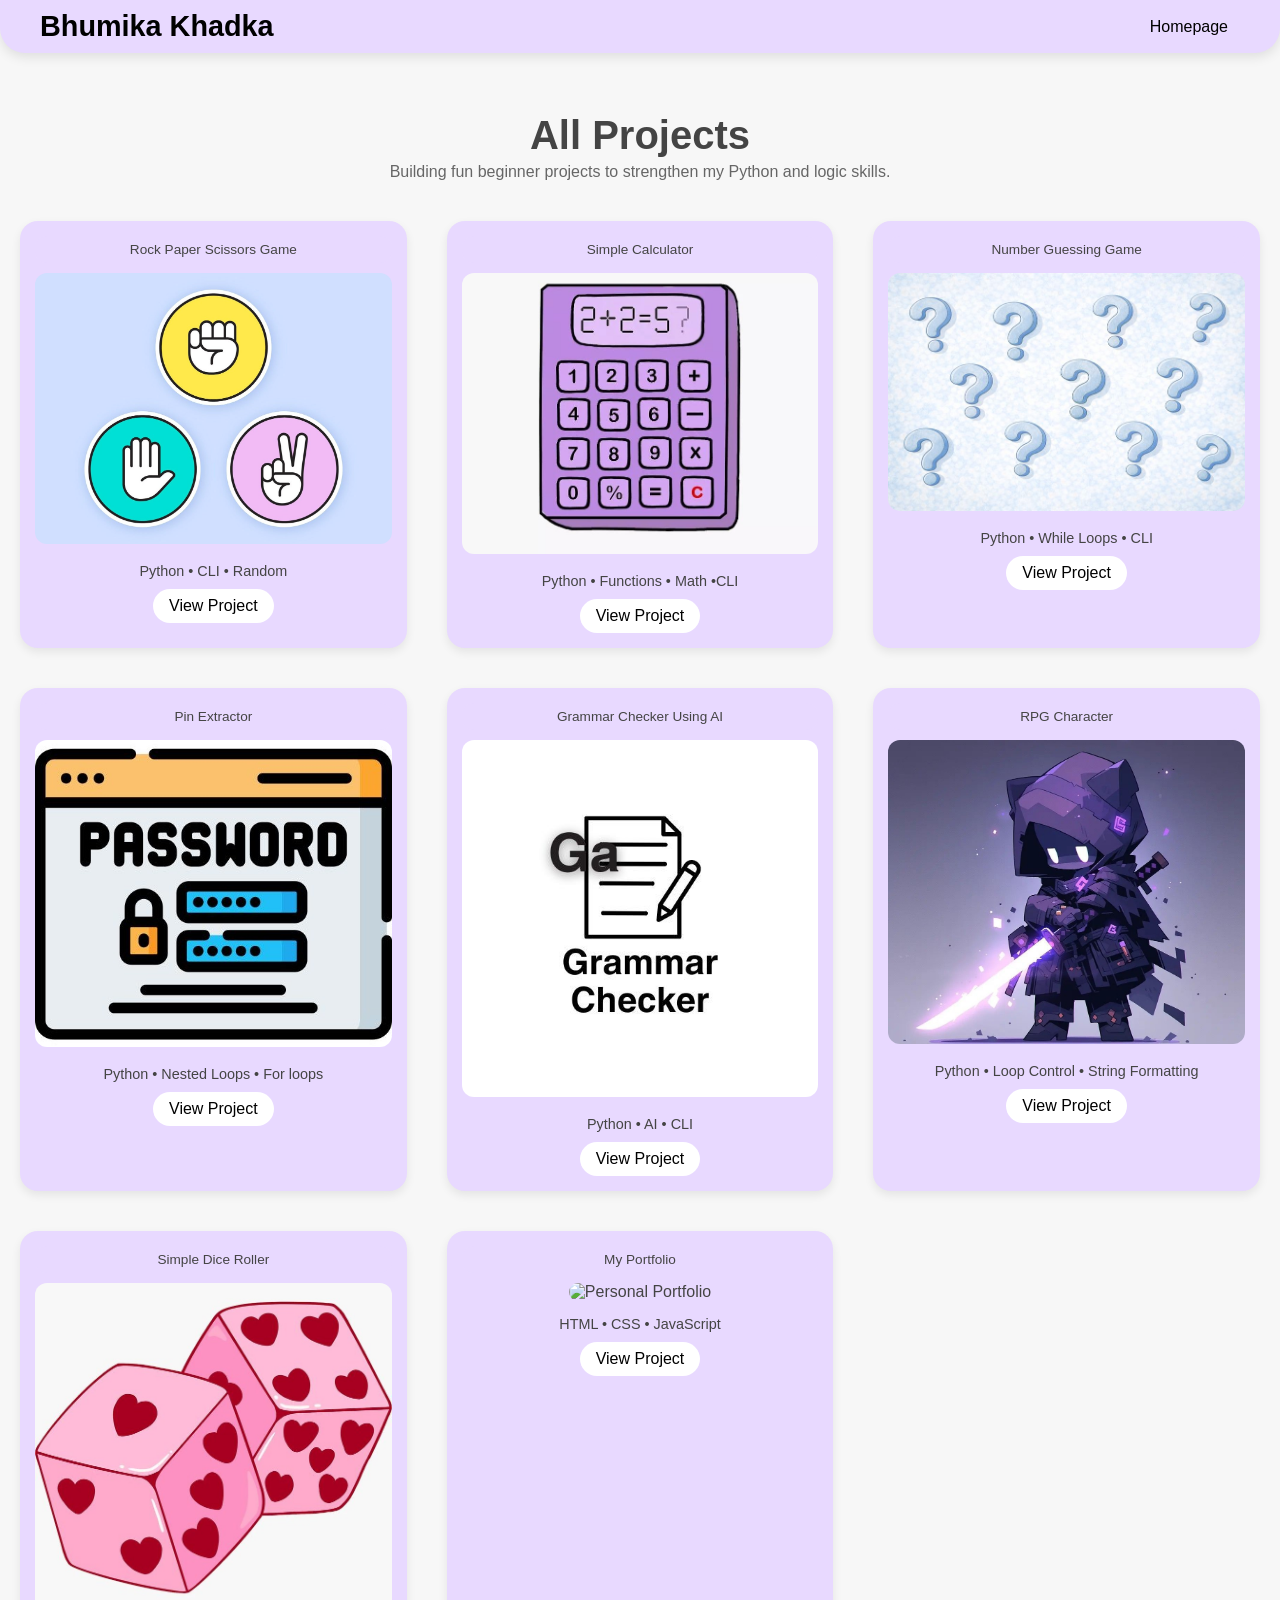
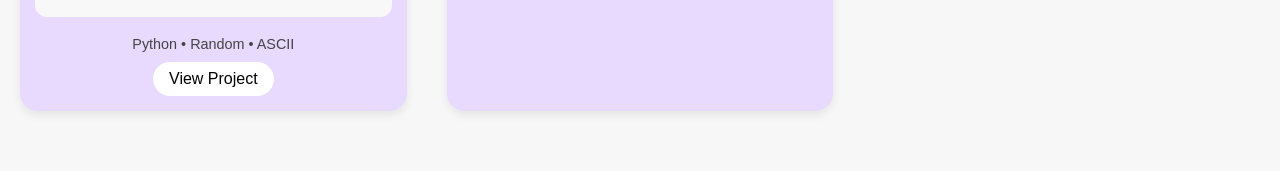
==== projects.html @ 3d77d5fe "Fix HTML encoding issues in projects.html" ====
<!DOCTYPE html>
<html lang="en">
<head>
    <meta charset="UTF-8">
    <meta name="viewport" content="width=device-width, initial-scale=1.0">
    <title>Bhumika Khadka | Portfolio</title>
    <link rel="stylesheet" href="style1.css">
</head>
<body>
    <!-- NAVIGATION BAR -->
<nav class="navbar">
    <div class="nav-logo">Bhumika Khadka</div>
    <ul class="nav-links">
        <li><a href="index.html">Homepage</a></li>
    </ul>
</nav>
<section id="projects" class="projects-section">
    <h2 class="section-title">All Projects</h2>
    <p class="section-subtitle">
        Building fun beginner projects to strengthen my Python and logic skills.
    </p>

    <div class="projects-grid">

        <!-- PROJECT 1 -->
        <div class="project-card">
            <div class="project-day">Rock Paper Scissors Game</div>
            <img src="rps.jpg" alt="Rock Paper Scissors" class="project-img">
            <p class="project-tech">Python • CLI • Random</p>

            <a href="https://programiz.pro/ide/python/4V2ZR0715P?type=practice-project" target="_blank" class="project-btn">
                View Project
            </a>
        </div>

        <!-- PROJECT 2 -->
        <div class="project-card">
            <div class="project-day">Simple Calculator</div>
            <img src="calc.jpg" alt="Simple Calculator" class="project-img">
            <p class="project-tech">Python • Functions • Math •CLI </p>

            <a href="https://programiz.pro/ide/python/B1E061OM7N?type=practice-project" target="_blank" class="project-btn">
                View Project
            </a>
        </div>

        <!-- PROJECT 3 -->
        <div class="project-card">
            <div class="project-day">Number Guessing Game</div>
            <img src="guess.jpg" alt="Number Guessing Game" class="project-img">
            <p class="project-tech">Python • While Loops • CLI</p>

            <a href="https://programiz.pro/ide/python/NL23Q5XMFE?type=practice-project" target="_blank" class="project-btn">
                View Project
            </a>
        </div>

         <!-- PROJECT 4 -->
        <div class="project-card">
            <div class="project-day">Pin Extractor</div>
            <img src="pin.jpg" alt="Pin Extractor" class="project-img">
            <p class="project-tech">Python • Nested Loops • For loops</p>

            <a href="https://github.com/bhumika2004-cloud/Learning-Python/blob/main/projects/pinextractor/pin.py" target="_blank" class="project-btn">
                View Project
            </a>
        </div>

        <!-- PROJECT 5 -->
        <div class="project-card">
            <div class="project-day">Grammar Checker Using AI</div>
            <img src="grammar.jpg" alt="Grammar Checker" class="project-img">
            <p class="project-tech">Python • AI • CLI</p>

            <a href="https://programiz.pro/ide/python/QI20S5GK01?type=practice-project" target="_blank" class="project-btn">
                View Project
            </a>
        </div>

         <!-- PROJECT 6 -->
        <div class="project-card">
            <div class="project-day">RPG Character</div>
            <img src="rp.jpg" alt="Grammar Checker" class="project-img">
            <p class="project-tech">Python • Loop Control • String Formatting</p>

            <a href="https://programiz.pro/ide/python/R3R88YMA54?utm_medium=playground&utm_source=python-shared-project-link" target="_blank" class="project-btn">
                View Project
            </a>
        </div>

         <!-- PROJECT 7 -->
        <div class="project-card">
            <div class="project-day">Simple Dice Roller</div>
            <img src="dice.jpg" alt="Simple Dice Roller" class="project-img">
            <p class="project-tech">Python • Random • ASCII</p>

            <a href="https://programiz.pro/ide/python/ENC7TSJHK8?type=practice-project" target="_blank" class="project-btn">
                View Project
            </a>
        </div>

        <!-- PROJECT 8 -->
        <div class="project-card">
            <div class="project-day">My Portfolio</div>
            <img src="portfolio.png" alt="Personal Portfolio" class="project-img">
            <p class="project-tech">HTML • CSS • JavaScript</p>

            <a href="https://bhumika2004-cloud.github.io/Bhumika-portfolio/" target="_blank" class="project-btn">
                View Project
            </a>
        </div>

    </div>
</section>
---- style1.css ----
/* GLOBAL */
* {
    margin: 0;
    padding: 0;
    box-sizing: border-box;
}

body {
    font-family: 'Poppins', sans-serif;
    background: #F7F7F7;
    color: #444;
}

/* NAVBAR */
.navbar {
    width: 100%;
    padding: 10px 40px;
    background: #E8D9FF;
    display: flex;
    justify-content: space-between;
    align-items: center;
    border-bottom-left-radius: 25px;
    border-bottom-right-radius: 25px;
    box-shadow: 0 4px 12px rgba(0,0,0,0.1);
}

.nav-logo {
    font-size: 1.8rem;
    font-weight: 700;
    color: black;
}

.nav-links {
    list-style: none;
    display: flex;
    gap: 20px;
}

.nav-links a {
    text-decoration: none;
    color: black;
    font-weight: 500;
    padding: 8px 12px;
    border-radius: 20px;
    transition: 0.3s ease;
}

.nav-links a:hover {
    background: #A7D8FF;
}

/* PROJECTS SECTION */
.projects-section {
    text-align: center;
    padding: 60px 20px;
}

.section-title {
    font-size: 2.5rem;
    font-weight: bold;
    margin-bottom: 5px;
}

.section-subtitle {
    font-size: 1rem;
    color: #666;
    margin-bottom: 40px;
}

.projects-grid {
    display: grid;
    grid-template-columns: repeat(3, 1fr);
    gap: 40px;
    width: 100%;
    margin: 0 auto;
}

.project-card {
    background: #E8D9FF;
    border-radius: 18px;
    padding: 15px;
    box-shadow: 0 4px 10px rgba(0,0,0,0.08);
    transition: 0.3s ease;
}

.project-card:hover {
    transform: translateY(-5px);
}

.project-day {
    background: #E8D9FF;
    padding: 6px 10px;
    border-radius: 12px;
    font-size: 0.85rem;
    margin-bottom: 10px;
}

.project-img {
    width: 100%;
    border-radius: 12px;
    margin-bottom: 15px;
}

.project-tech {
    font-size: 0.9rem;
    margin-bottom: 10px;
}

.project-btn {
    display: inline-block;
    padding: 8px 16px;
    background: white;
    color: black;
    border-radius: 20px;
    text-decoration: none;
    transition: 0.3s ease;
}

.project-btn:hover {
    background: #b85b8f;
    color: white;
}

/* ----------------------------- */
/* 📱 RESPONSIVE DESIGN */
/* ----------------------------- */

@media (max-width: 900px) {
    .projects-grid {
        grid-template-columns: repeat(2, 1fr);
        gap: 25px;
    }
}

@media (max-width: 600px) {

    /* NAVBAR stays horizontal */
    .navbar {
        flex-direction: row;
        justify-content: space-between;
        padding: 10px 20px;
    }

    .nav-links {
        flex-direction: row;
        gap: 15px;
    }

    /* CONTACT stays horizontal (if used on this page) */
    .contact-icons {
        flex-direction: row;
        justify-content: center;
        gap: 20px;
    }

    /* PROJECTS grid becomes 1 column */
    .projects-grid {
        grid-template-columns: 1fr;
    }

    .section-title {
        font-size: 2rem;
    }
}
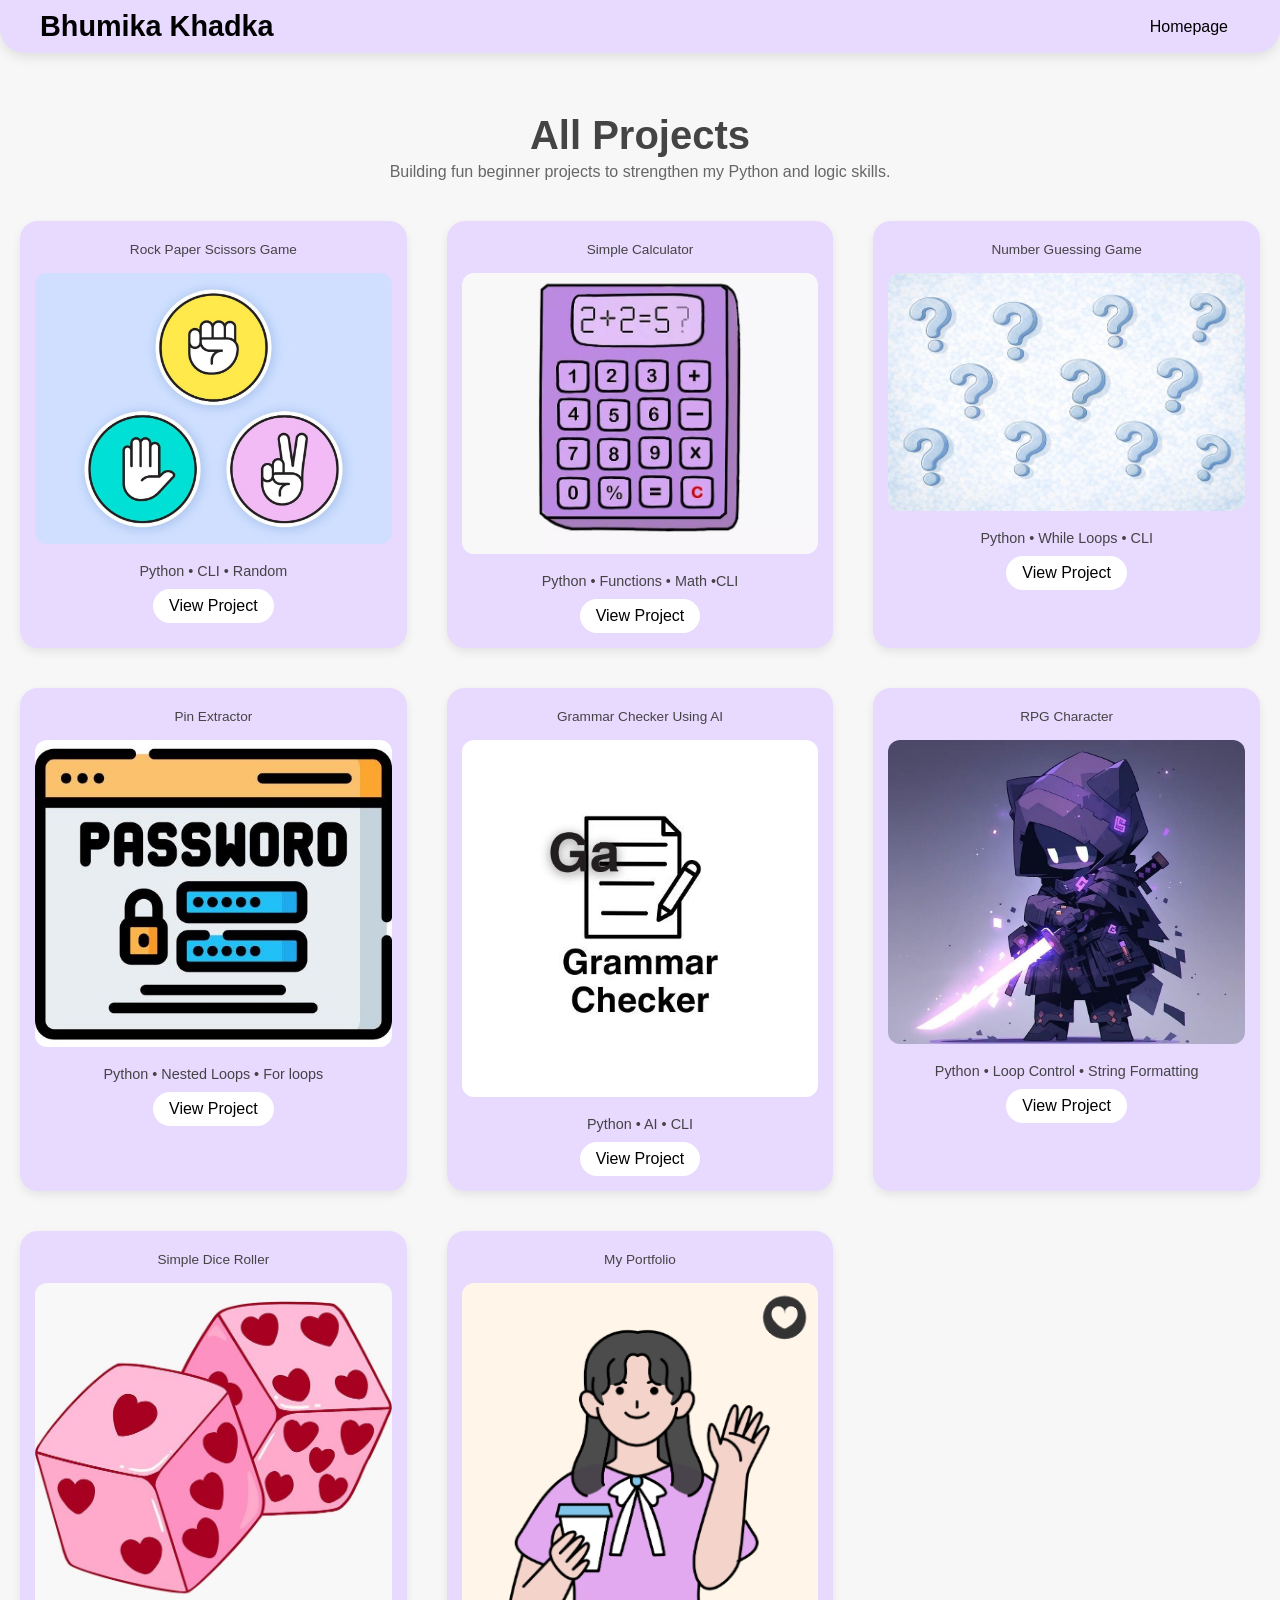
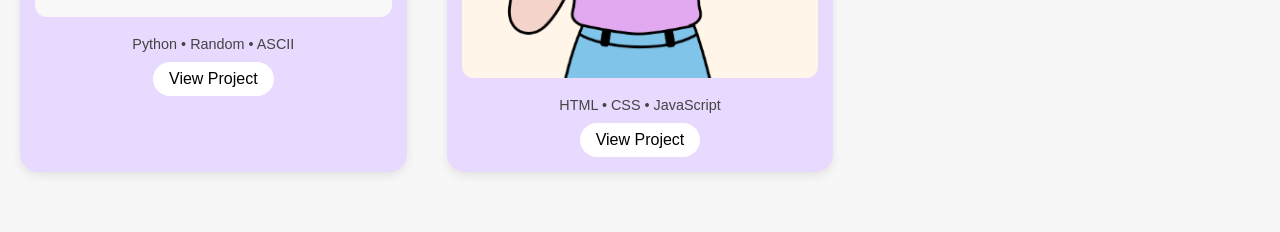
==== commit 9134eedb: "Fix HTML encoding issues in projects.html" ====
--- a/projects.html
+++ b/projects.html
@@ -102,7 +102,7 @@
         <!-- PROJECT 8 -->
         <div class="project-card">
             <div class="project-day">My Portfolio</div>
-            <img src="portfolio.png" alt="Personal Portfolio" class="project-img">
+            <img src="p.png" alt="Personal Portfolio" class="project-img">
             <p class="project-tech">HTML • CSS • JavaScript</p>
 
             <a href="https://bhumika2004-cloud.github.io/Bhumika-portfolio/" target="_blank" class="project-btn">
@@ -117,3 +117,4 @@
 
 
 
+
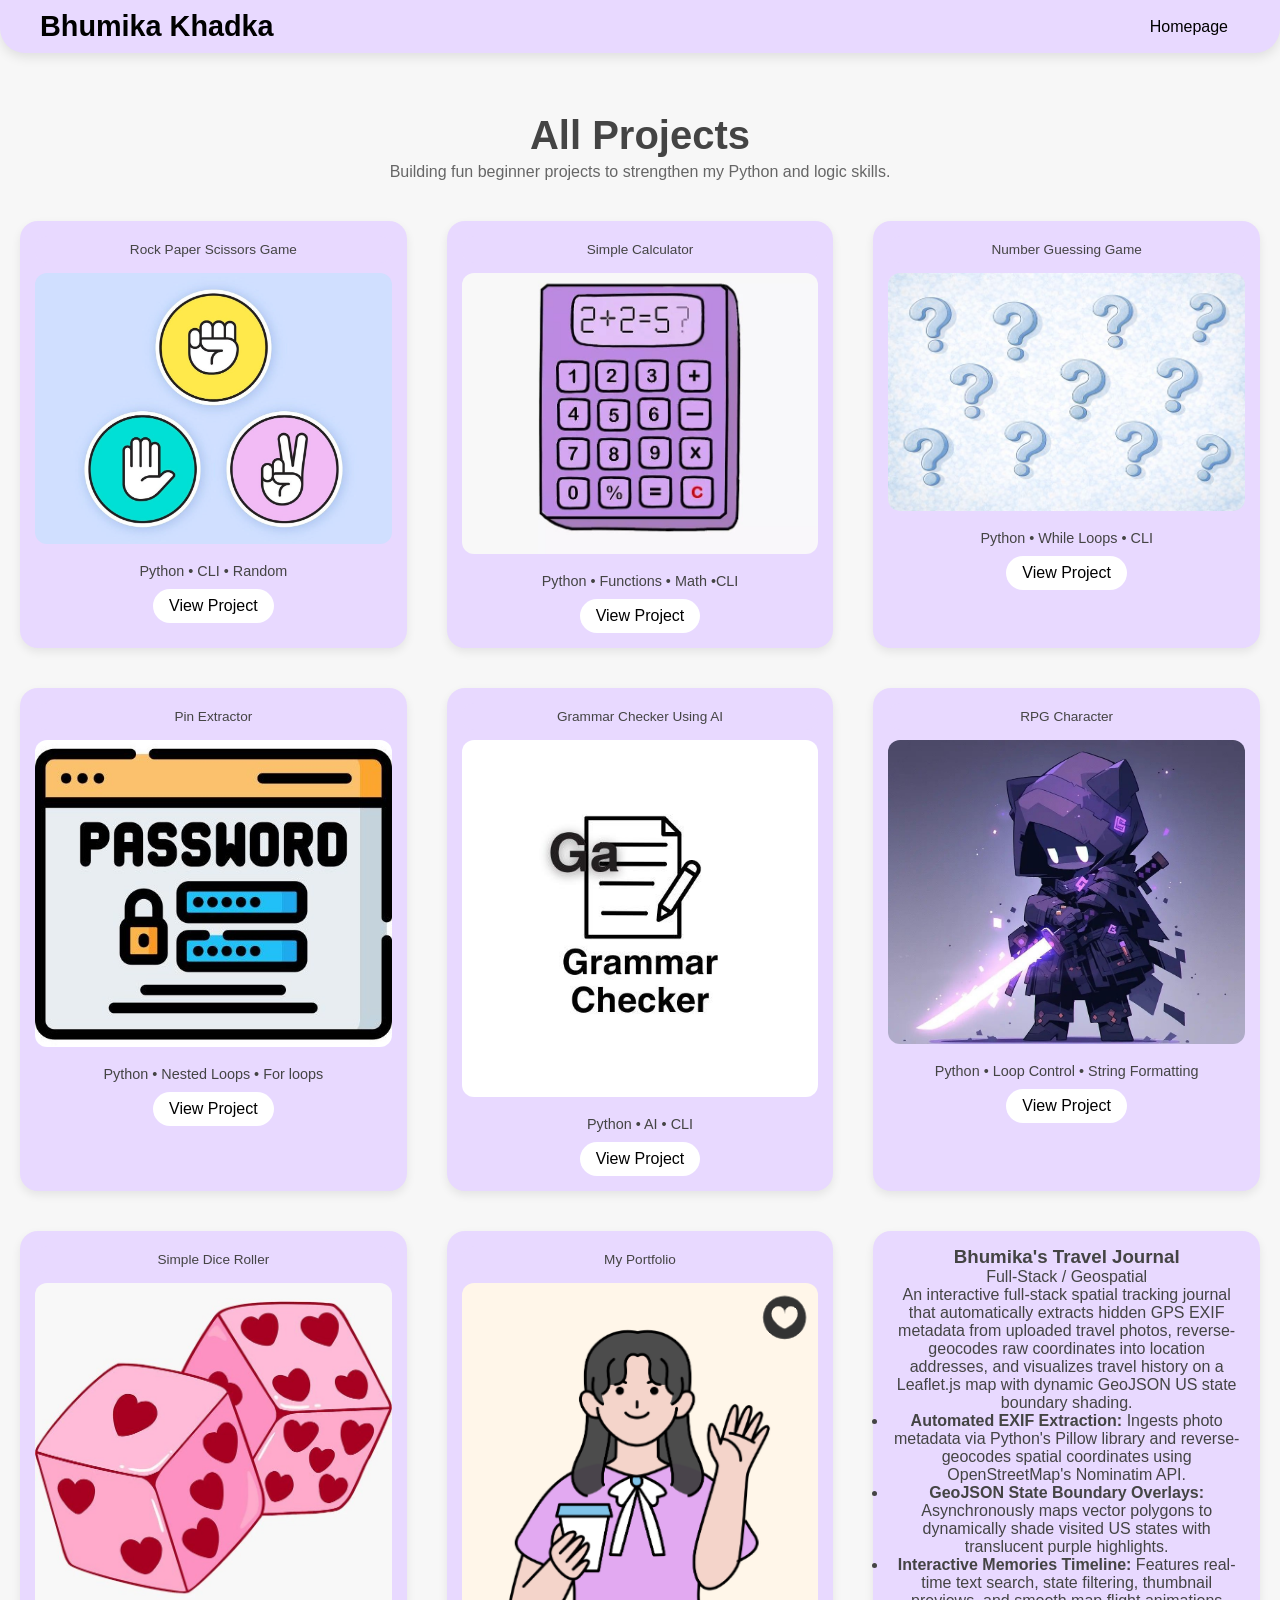
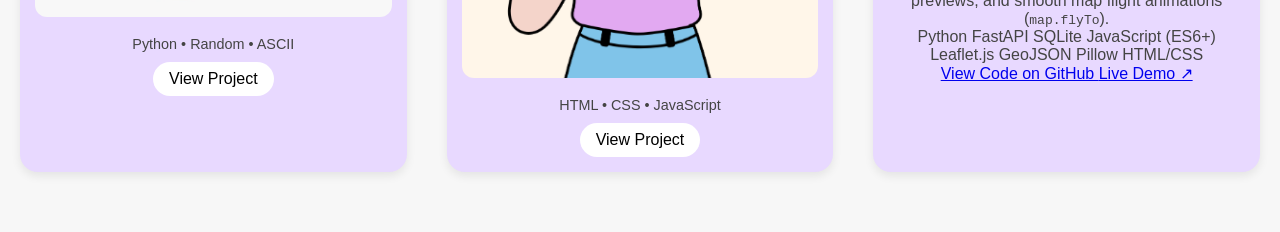
==== commit dc2e214c: "Add Bhumika's Travel Journal project details Added a new project: Bhumika's Travel Journal, which in" ====
--- a/projects.html
+++ b/projects.html
@@ -109,6 +109,47 @@
                 View Project
             </a>
         </div>
+        <div class="project-card">
+  <div class="project-content">
+    <div class="project-header">
+      <h3 class="project-title">Bhumika's Travel Journal</h3>
+      <span class="project-category">Full-Stack / Geospatial</span>
+    </div>
+
+    <p class="project-description">
+      An interactive full-stack spatial tracking journal that automatically extracts hidden GPS EXIF metadata from uploaded travel photos, reverse-geocodes raw coordinates into location addresses, and visualizes travel history on a Leaflet.js map with dynamic GeoJSON US state boundary shading.
+    </p>
+
+    <!-- Key Resume Highlights -->
+    <ul class="project-highlights">
+      <li><strong>Automated EXIF Extraction:</strong> Ingests photo metadata via Python's Pillow library and reverse-geocodes spatial coordinates using OpenStreetMap's Nominatim API.</li>
+      <li><strong>GeoJSON State Boundary Overlays:</strong> Asynchronously maps vector polygons to dynamically shade visited US states with translucent purple highlights.</li>
+      <li><strong>Interactive Memories Timeline:</strong> Features real-time text search, state filtering, thumbnail previews, and smooth map flight animations (<code>map.flyTo</code>).</li>
+    </ul>
+
+    <!-- Tech Stack Tags -->
+    <div class="tech-stack">
+      <span class="tag">Python</span>
+      <span class="tag">FastAPI</span>
+      <span class="tag">SQLite</span>
+      <span class="tag">JavaScript (ES6+)</span>
+      <span class="tag">Leaflet.js</span>
+      <span class="tag">GeoJSON</span>
+      <span class="tag">Pillow</span>
+      <span class="tag">HTML/CSS</span>
+    </div>
+
+    <!-- Links -->
+    <div class="project-links">
+      <a href="https://github.com/YOUR_GITHUB_USERNAME/bhumikas-travel-journal" target="_blank" class="btn btn-code">
+        <i class="fab fa-github"></i> View Code on GitHub
+      </a>
+      <a href="https://bhumikas-travel-journal.onrender.com" target="_blank" class="btn btn-demo">
+        <i class="fas fa-external-link-alt"></i> Live Demo ↗
+      </a>
+    </div>
+  </div>
+</div>
 
     </div>
 </section>
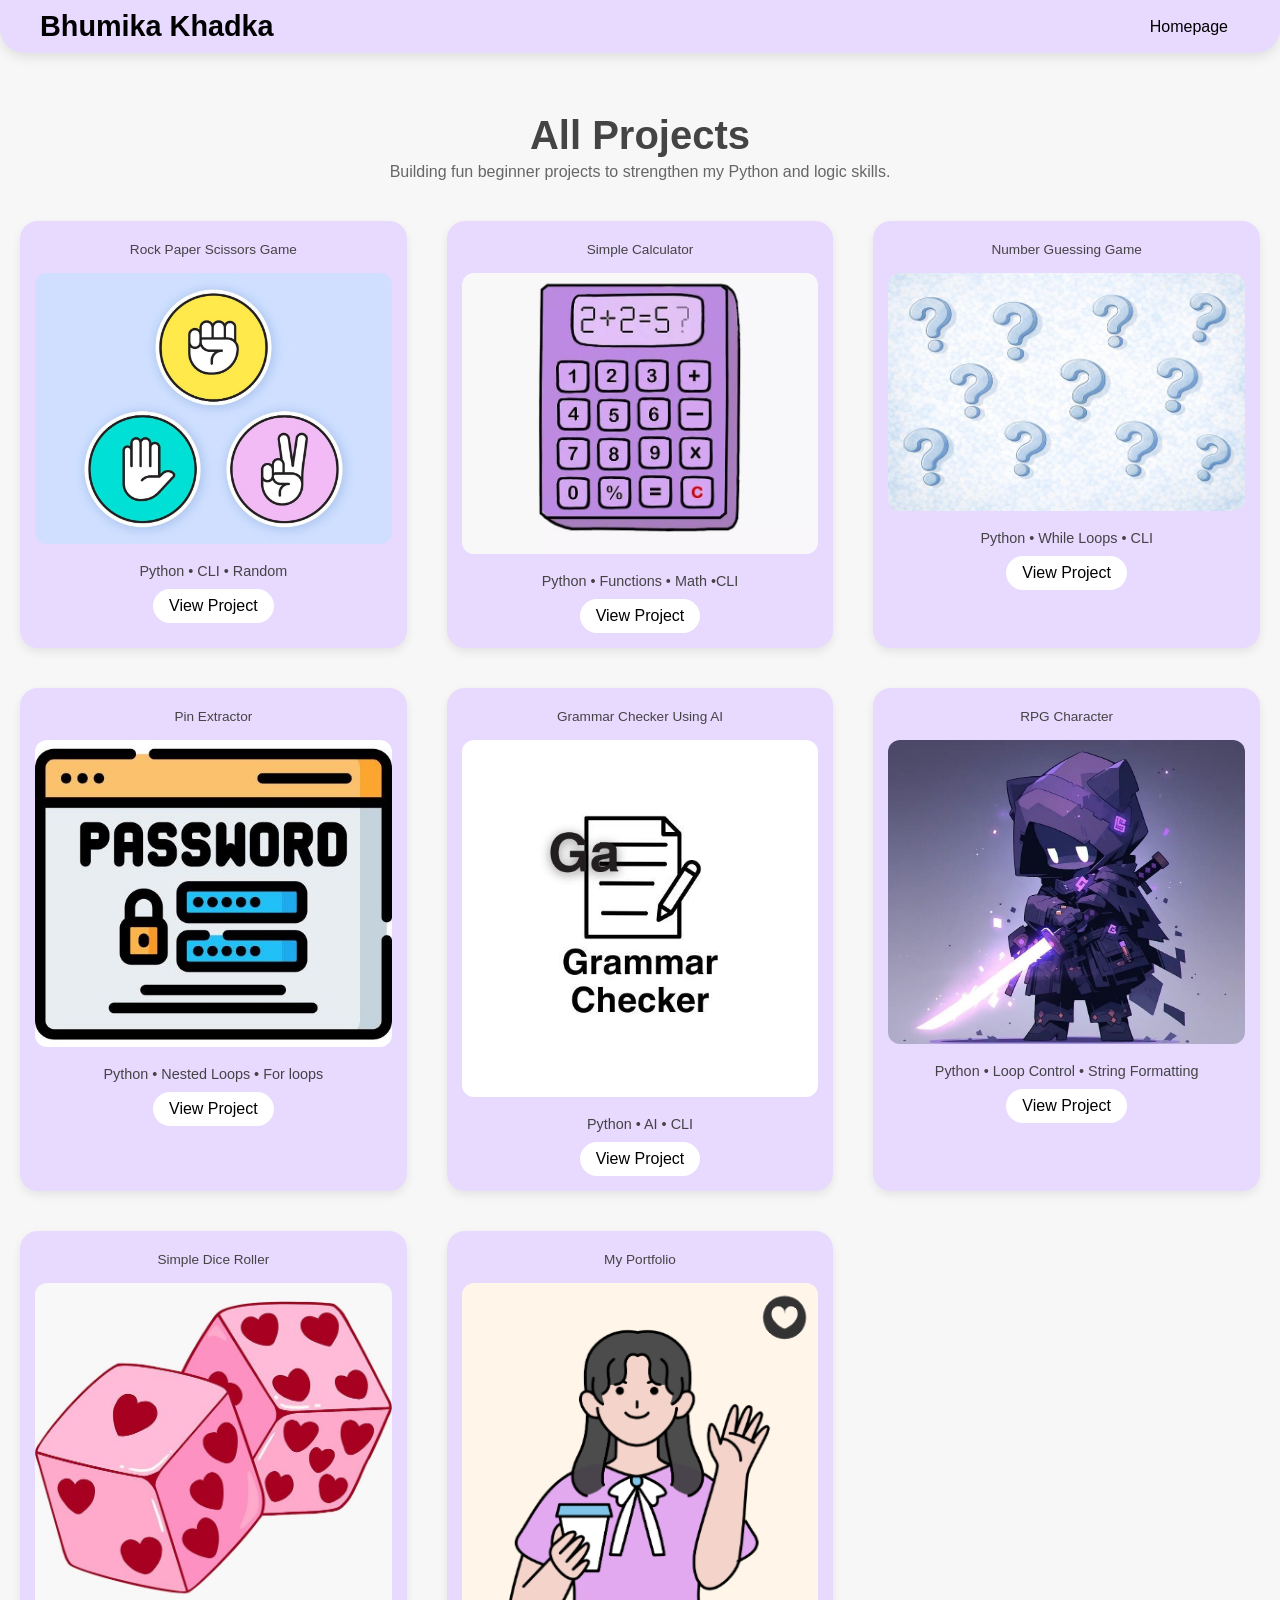
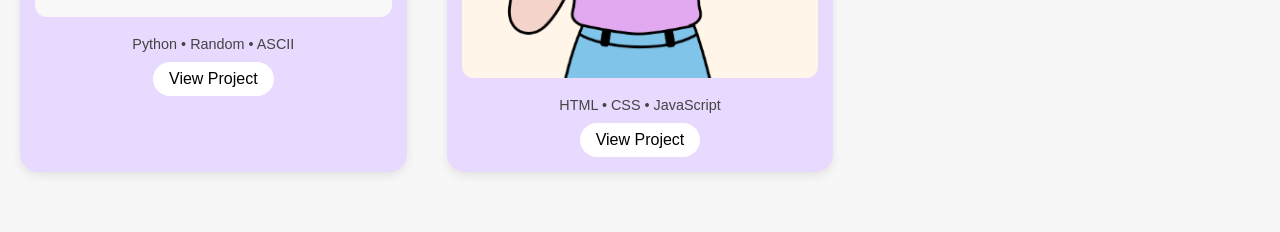
==== commit 41be4ec1: "Refactor HTML structure of projects section" ====
--- a/projects.html
+++ b/projects.html
@@ -109,47 +109,8 @@
                 View Project
             </a>
         </div>
-        <div class="project-card">
-  <div class="project-content">
-    <div class="project-header">
-      <h3 class="project-title">Bhumika's Travel Journal</h3>
-      <span class="project-category">Full-Stack / Geospatial</span>
-    </div>
-
-    <p class="project-description">
-      An interactive full-stack spatial tracking journal that automatically extracts hidden GPS EXIF metadata from uploaded travel photos, reverse-geocodes raw coordinates into location addresses, and visualizes travel history on a Leaflet.js map with dynamic GeoJSON US state boundary shading.
-    </p>
-
-    <!-- Key Resume Highlights -->
-    <ul class="project-highlights">
-      <li><strong>Automated EXIF Extraction:</strong> Ingests photo metadata via Python's Pillow library and reverse-geocodes spatial coordinates using OpenStreetMap's Nominatim API.</li>
-      <li><strong>GeoJSON State Boundary Overlays:</strong> Asynchronously maps vector polygons to dynamically shade visited US states with translucent purple highlights.</li>
-      <li><strong>Interactive Memories Timeline:</strong> Features real-time text search, state filtering, thumbnail previews, and smooth map flight animations (<code>map.flyTo</code>).</li>
-    </ul>
-
-    <!-- Tech Stack Tags -->
-    <div class="tech-stack">
-      <span class="tag">Python</span>
-      <span class="tag">FastAPI</span>
-      <span class="tag">SQLite</span>
-      <span class="tag">JavaScript (ES6+)</span>
-      <span class="tag">Leaflet.js</span>
-      <span class="tag">GeoJSON</span>
-      <span class="tag">Pillow</span>
-      <span class="tag">HTML/CSS</span>
-    </div>
-
-    <!-- Links -->
-    <div class="project-links">
-      <a href="https://github.com/YOUR_GITHUB_USERNAME/bhumikas-travel-journal" target="_blank" class="btn btn-code">
-        <i class="fab fa-github"></i> View Code on GitHub
-      </a>
-      <a href="https://bhumikas-travel-journal.onrender.com" target="_blank" class="btn btn-demo">
-        <i class="fas fa-external-link-alt"></i> Live Demo ↗
-      </a>
-    </div>
-  </div>
-</div>
+        
+     
 
     </div>
 </section>
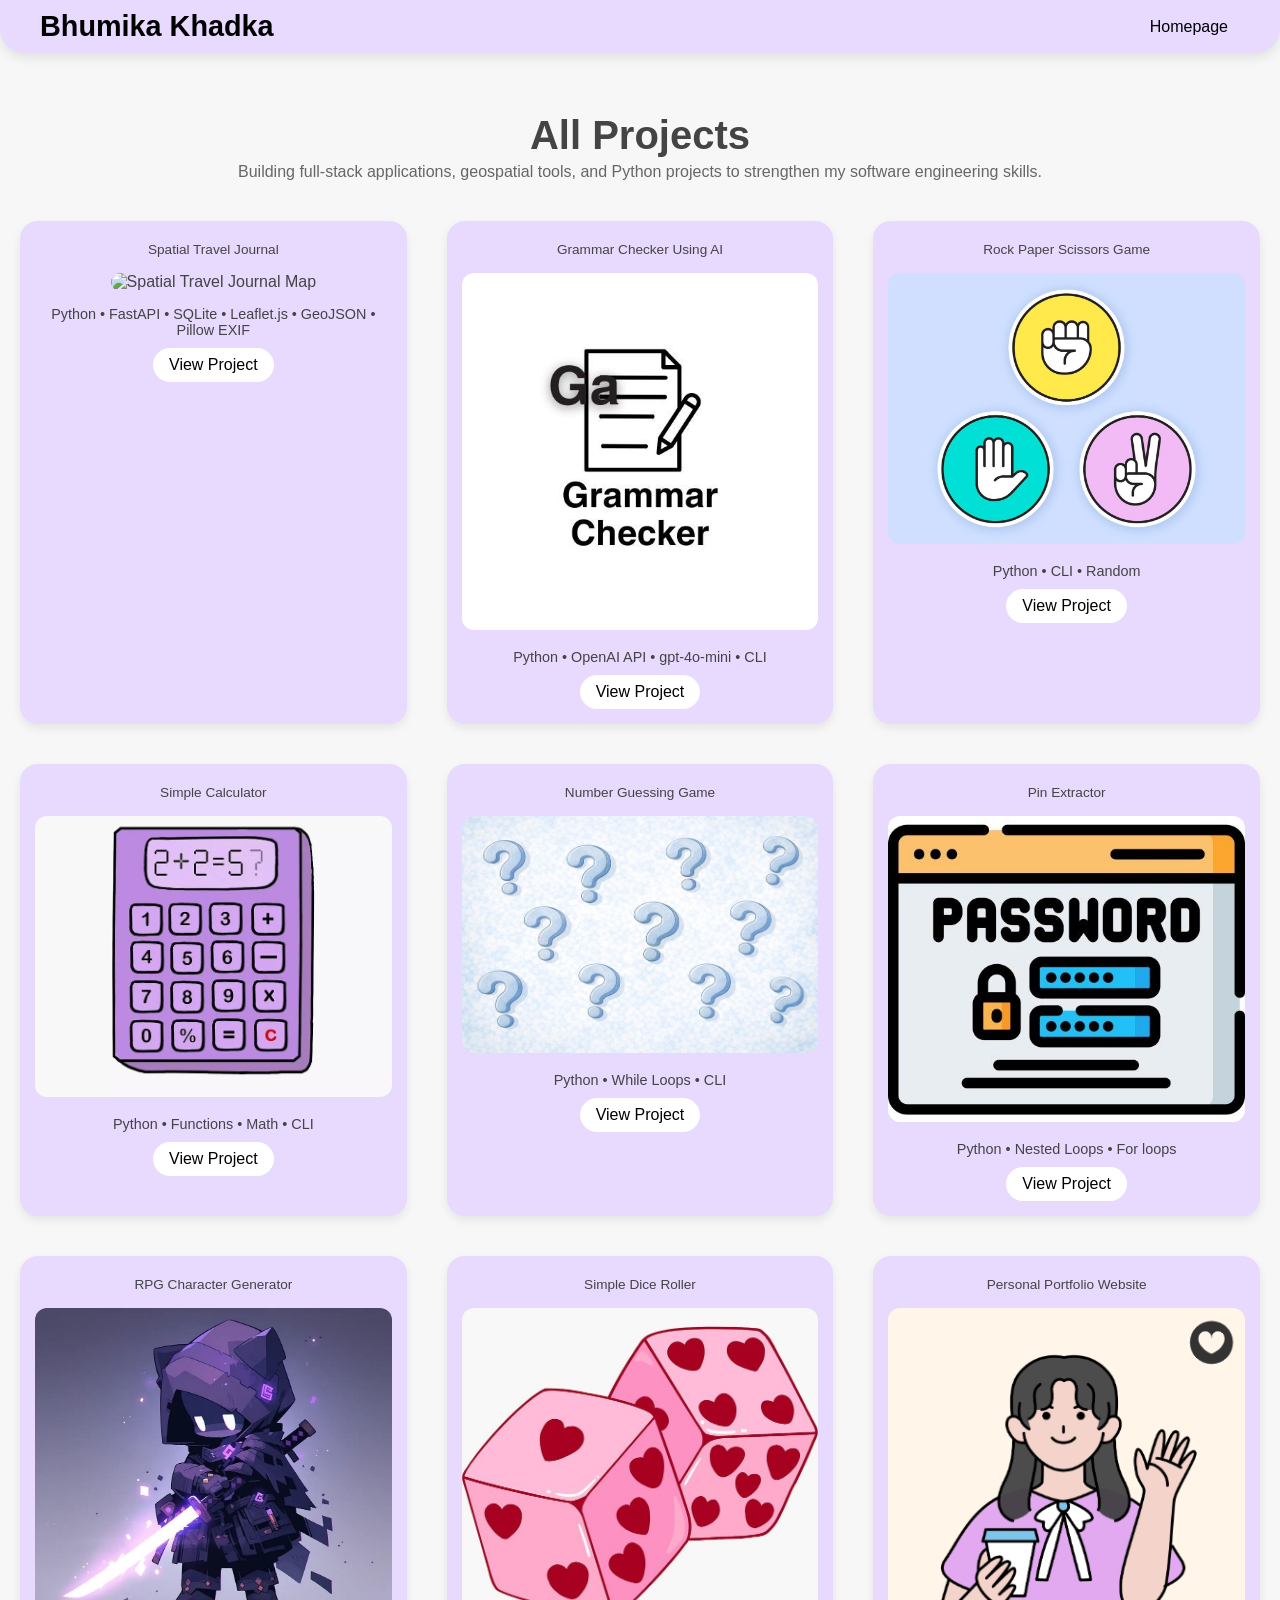
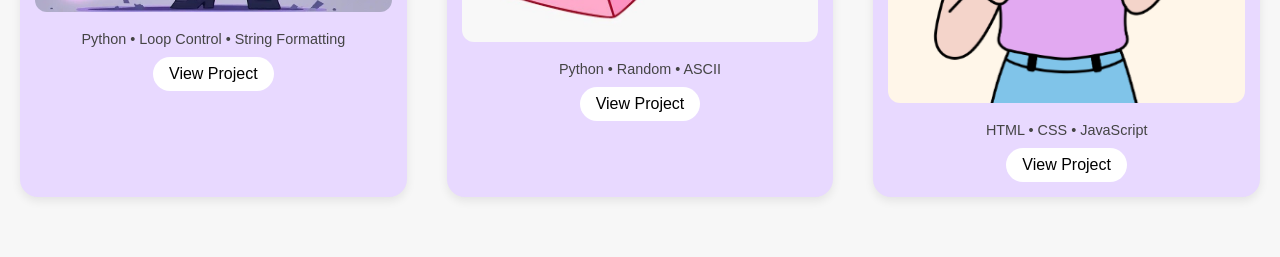
==== commit f0ba1b61: "Revise projects section and add featured project Updated project descriptions and added a featured p" ====
--- a/projects.html
+++ b/projects.html
@@ -7,113 +7,127 @@
     <link rel="stylesheet" href="style1.css">
 </head>
 <body>
+
     <!-- NAVIGATION BAR -->
-<nav class="navbar">
-    <div class="nav-logo">Bhumika Khadka</div>
-    <ul class="nav-links">
-        <li><a href="index.html">Homepage</a></li>
-    </ul>
-</nav>
-<section id="projects" class="projects-section">
-    <h2 class="section-title">All Projects</h2>
-    <p class="section-subtitle">
-        Building fun beginner projects to strengthen my Python and logic skills.
-    </p>
+    <nav class="navbar">
+        <div class="nav-logo">Bhumika Khadka</div>
+        <ul class="nav-links">
+            <li><a href="index.html">Homepage</a></li>
+        </ul>
+    </nav>
 
-    <div class="projects-grid">
+    <section id="projects" class="projects-section">
+        <h2 class="section-title">All Projects</h2>
+        <p class="section-subtitle">
+            Building full-stack applications, geospatial tools, and Python projects to strengthen my software engineering skills.
+        </p>
 
-        <!-- PROJECT 1 -->
-        <div class="project-card">
-            <div class="project-day">Rock Paper Scissors Game</div>
-            <img src="rps.jpg" alt="Rock Paper Scissors" class="project-img">
-            <p class="project-tech">Python • CLI • Random</p>
+        <div class="projects-grid">
 
-            <a href="https://programiz.pro/ide/python/4V2ZR0715P?type=practice-project" target="_blank" class="project-btn">
-                View Project
-            </a>
+            <!-- FEATURED PROJECT: SPATIAL TRAVEL JOURNAL -->
+            <div class="project-card featured-card">
+                <div class="project-day">Spatial Travel Journal</div>
+                <img src="travel_map.jpg" alt="Spatial Travel Journal Map" class="project-img">
+                <p class="project-tech">Python • FastAPI • SQLite • Leaflet.js • GeoJSON • Pillow EXIF</p>
+
+                <a href="https://github.com/bhumika2004-cloud/bhumikas-travel-journal" target="_blank" class="project-btn">
+                    View Project
+                </a>
+            </div>
+
+            <!-- PROJECT 1 -->
+            <div class="project-card">
+                <div class="project-day">Grammar Checker Using AI</div>
+                <img src="grammar.jpg" alt="Grammar Checker" class="project-img">
+                <p class="project-tech">Python • OpenAI API • gpt-4o-mini • CLI</p>
+
+                <a href="https://programiz.pro/ide/python/QI20S5GK01?type=practice-project" target="_blank" class="project-btn">
+                    View Project
+                </a>
+            </div>
+
+            <!-- PROJECT 2 -->
+            <div class="project-card">
+                <div class="project-day">Rock Paper Scissors Game</div>
+                <img src="rps.jpg" alt="Rock Paper Scissors" class="project-img">
+                <p class="project-tech">Python • CLI • Random</p>
+
+                <a href="https://programiz.pro/ide/python/4V2ZR0715P?type=practice-project" target="_blank" class="project-btn">
+                    View Project
+                </a>
+            </div>
+
+            <!-- PROJECT 3 -->
+            <div class="project-card">
+                <div class="project-day">Simple Calculator</div>
+                <img src="calc.jpg" alt="Simple Calculator" class="project-img">
+                <p class="project-tech">Python • Functions • Math • CLI</p>
+
+                <a href="https://programiz.pro/ide/python/B1E061OM7N?type=practice-project" target="_blank" class="project-btn">
+                    View Project
+                </a>
+            </div>
+
+            <!-- PROJECT 4 -->
+            <div class="project-card">
+                <div class="project-day">Number Guessing Game</div>
+                <img src="guess.jpg" alt="Number Guessing Game" class="project-img">
+                <p class="project-tech">Python • While Loops • CLI</p>
+
+                <a href="https://programiz.pro/ide/python/NL23Q5XMFE?type=practice-project" target="_blank" class="project-btn">
+                    View Project
+                </a>
+            </div>
+
+            <!-- PROJECT 5 -->
+            <div class="project-card">
+                <div class="project-day">Pin Extractor</div>
+                <img src="pin.jpg" alt="Pin Extractor" class="project-img">
+                <p class="project-tech">Python • Nested Loops • For loops</p>
+
+                <a href="https://github.com/bhumika2004-cloud/Learning-Python/blob/main/projects/pinextractor/pin.py" target="_blank" class="project-btn">
+                    View Project
+                </a>
+            </div>
+
+            <!-- PROJECT 6 -->
+            <div class="project-card">
+                <div class="project-day">RPG Character Generator</div>
+                <img src="rp.jpg" alt="RPG Character Generator" class="project-img">
+                <p class="project-tech">Python • Loop Control • String Formatting</p>
+
+                <a href="https://programiz.pro/ide/python/R3R88YMA54?utm_medium=playground&utm_source=python-shared-project-link" target="_blank" class="project-btn">
+                    View Project
+                </a>
+            </div>
+
+            <!-- PROJECT 7 -->
+            <div class="project-card">
+                <div class="project-day">Simple Dice Roller</div>
+                <img src="dice.jpg" alt="Simple Dice Roller" class="project-img">
+                <p class="project-tech">Python • Random • ASCII</p>
+
+                <a href="https://programiz.pro/ide/python/ENC7TSJHK8?type=practice-project" target="_blank" class="project-btn">
+                    View Project
+                </a>
+            </div>
+
+            <!-- PROJECT 8 -->
+            <div class="project-card">
+                <div class="project-day">Personal Portfolio Website</div>
+                <img src="p.png" alt="Personal Portfolio" class="project-img">
+                <p class="project-tech">HTML • CSS • JavaScript</p>
+
+                <a href="https://bhumika2004-cloud.github.io/Bhumika-portfolio/" target="_blank" class="project-btn">
+                    View Project
+                </a>
+            </div>
+
         </div>
+    </section>
 
-        <!-- PROJECT 2 -->
-        <div class="project-card">
-            <div class="project-day">Simple Calculator</div>
-            <img src="calc.jpg" alt="Simple Calculator" class="project-img">
-            <p class="project-tech">Python • Functions • Math •CLI </p>
-
-            <a href="https://programiz.pro/ide/python/B1E061OM7N?type=practice-project" target="_blank" class="project-btn">
-                View Project
-            </a>
-        </div>
-
-        <!-- PROJECT 3 -->
-        <div class="project-card">
-            <div class="project-day">Number Guessing Game</div>
-            <img src="guess.jpg" alt="Number Guessing Game" class="project-img">
-            <p class="project-tech">Python • While Loops • CLI</p>
-
-            <a href="https://programiz.pro/ide/python/NL23Q5XMFE?type=practice-project" target="_blank" class="project-btn">
-                View Project
-            </a>
-        </div>
-
-         <!-- PROJECT 4 -->
-        <div class="project-card">
-            <div class="project-day">Pin Extractor</div>
-            <img src="pin.jpg" alt="Pin Extractor" class="project-img">
-            <p class="project-tech">Python • Nested Loops • For loops</p>
-
-            <a href="https://github.com/bhumika2004-cloud/Learning-Python/blob/main/projects/pinextractor/pin.py" target="_blank" class="project-btn">
-                View Project
-            </a>
-        </div>
-
-        <!-- PROJECT 5 -->
-        <div class="project-card">
-            <div class="project-day">Grammar Checker Using AI</div>
-            <img src="grammar.jpg" alt="Grammar Checker" class="project-img">
-            <p class="project-tech">Python • AI • CLI</p>
-
-            <a href="https://programiz.pro/ide/python/QI20S5GK01?type=practice-project" target="_blank" class="project-btn">
-                View Project
-            </a>
-        </div>
-
-         <!-- PROJECT 6 -->
-        <div class="project-card">
-            <div class="project-day">RPG Character</div>
-            <img src="rp.jpg" alt="Grammar Checker" class="project-img">
-            <p class="project-tech">Python • Loop Control • String Formatting</p>
-
-            <a href="https://programiz.pro/ide/python/R3R88YMA54?utm_medium=playground&utm_source=python-shared-project-link" target="_blank" class="project-btn">
-                View Project
-            </a>
-        </div>
-
-         <!-- PROJECT 7 -->
-        <div class="project-card">
-            <div class="project-day">Simple Dice Roller</div>
-            <img src="dice.jpg" alt="Simple Dice Roller" class="project-img">
-            <p class="project-tech">Python • Random • ASCII</p>
-
-            <a href="https://programiz.pro/ide/python/ENC7TSJHK8?type=practice-project" target="_blank" class="project-btn">
-                View Project
-            </a>
-        </div>
-
-        <!-- PROJECT 8 -->
-        <div class="project-card">
-            <div class="project-day">My Portfolio</div>
-            <img src="p.png" alt="Personal Portfolio" class="project-img">
-            <p class="project-tech">HTML • CSS • JavaScript</p>
-
-            <a href="https://bhumika2004-cloud.github.io/Bhumika-portfolio/" target="_blank" class="project-btn">
-                View Project
-            </a>
-        </div>
-        
-     
-
-    </div>
-</section>
+</body>
+</html>
 
 
 
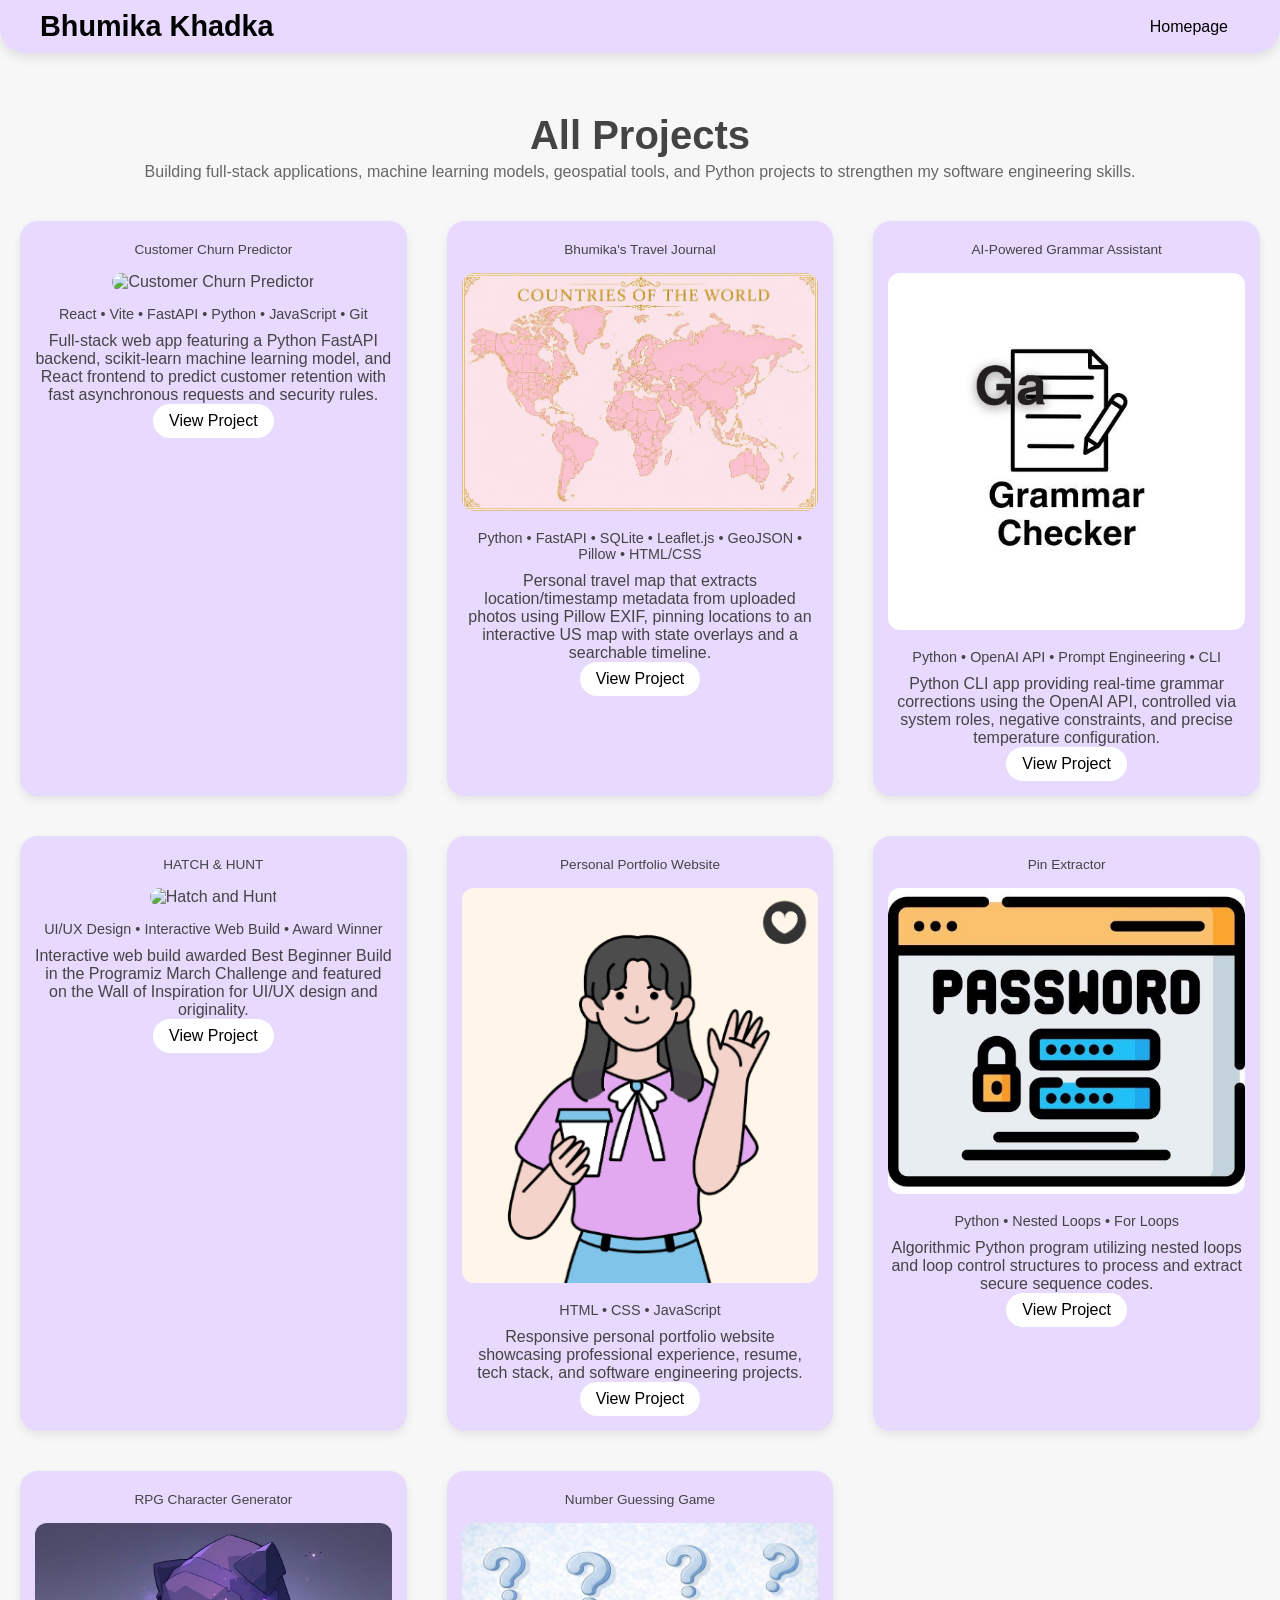
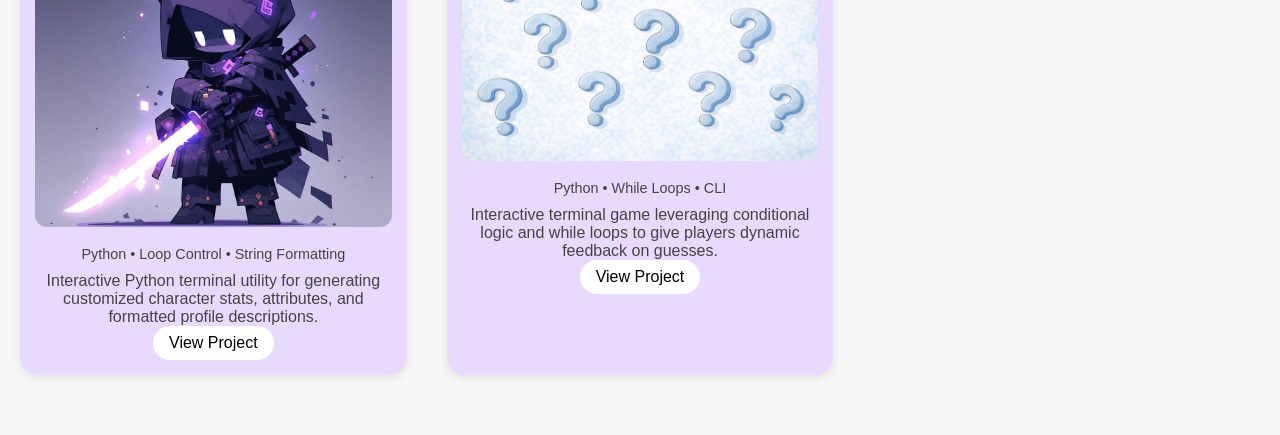
==== commit f991c381: "Revise projects section and enhance project details Updated project descriptions and added new proje" ====
--- a/projects.html
+++ b/projects.html
@@ -3,7 +3,7 @@
 <head>
     <meta charset="UTF-8">
     <meta name="viewport" content="width=device-width, initial-scale=1.0">
-    <title>Bhumika Khadka | Portfolio</title>
+    <title>Bhumika Khadka | All Projects</title>
     <link rel="stylesheet" href="style1.css">
 </head>
 <body>
@@ -19,106 +19,95 @@
     <section id="projects" class="projects-section">
         <h2 class="section-title">All Projects</h2>
         <p class="section-subtitle">
-            Building full-stack applications, geospatial tools, and Python projects to strengthen my software engineering skills.
+            Building full-stack applications, machine learning models, geospatial tools, and Python projects to strengthen my software engineering skills.
         </p>
 
         <div class="projects-grid">
 
-            <!-- FEATURED PROJECT: SPATIAL TRAVEL JOURNAL -->
+            <!-- FEATURED PROJECT 1: CUSTOMER CHURN PREDICTOR -->
             <div class="project-card featured-card">
-                <div class="project-day">Spatial Travel Journal</div>
+                <div class="project-day">Customer Churn Predictor</div>
+                <img src="churn.jpg" alt="Customer Churn Predictor" class="project-img">
+                <p class="project-tech">React • Vite • FastAPI • Python • JavaScript • Git</p>
+                <p class="project-desc">Full-stack web app featuring a Python FastAPI backend, scikit-learn machine learning model, and React frontend to predict customer retention with fast asynchronous requests and security rules.</p>
+                <a href="https://github.com/bhumika2004-cloud" target="_blank" class="project-btn">
+                    View Project
+                </a>
+            </div>
+
+            <!-- FEATURED PROJECT 2: SPATIAL TRAVEL JOURNAL -->
+            <div class="project-card featured-card">
+                <div class="project-day">Bhumika's Travel Journal</div>
                 <img src="travel_map.jpg" alt="Spatial Travel Journal Map" class="project-img">
-                <p class="project-tech">Python • FastAPI • SQLite • Leaflet.js • GeoJSON • Pillow EXIF</p>
-
+                <p class="project-tech">Python • FastAPI • SQLite • Leaflet.js • GeoJSON • Pillow • HTML/CSS</p>
+                <p class="project-desc">Personal travel map that extracts location/timestamp metadata from uploaded photos using Pillow EXIF, pinning locations to an interactive US map with state overlays and a searchable timeline.</p>
                 <a href="https://github.com/bhumika2004-cloud/bhumikas-travel-journal" target="_blank" class="project-btn">
                     View Project
                 </a>
             </div>
 
-            <!-- PROJECT 1 -->
+            <!-- PROJECT 3: AI-POWERED GRAMMAR ASSISTANT -->
             <div class="project-card">
-                <div class="project-day">Grammar Checker Using AI</div>
+                <div class="project-day">AI-Powered Grammar Assistant</div>
                 <img src="grammar.jpg" alt="Grammar Checker" class="project-img">
-                <p class="project-tech">Python • OpenAI API • gpt-4o-mini • CLI</p>
-
+                <p class="project-tech">Python • OpenAI API • Prompt Engineering • CLI</p>
+                <p class="project-desc">Python CLI app providing real-time grammar corrections using the OpenAI API, controlled via system roles, negative constraints, and precise temperature configuration.</p>
                 <a href="https://programiz.pro/ide/python/QI20S5GK01?type=practice-project" target="_blank" class="project-btn">
                     View Project
                 </a>
             </div>
 
-            <!-- PROJECT 2 -->
+            <!-- PROJECT 4: HATCH & HUNT -->
             <div class="project-card">
-                <div class="project-day">Rock Paper Scissors Game</div>
-                <img src="rps.jpg" alt="Rock Paper Scissors" class="project-img">
-                <p class="project-tech">Python • CLI • Random</p>
-
-                <a href="https://programiz.pro/ide/python/4V2ZR0715P?type=practice-project" target="_blank" class="project-btn">
+                <div class="project-day">HATCH & HUNT</div>
+                <img src="hatch.jpg" alt="Hatch and Hunt" class="project-img">
+                <p class="project-tech">UI/UX Design • Interactive Web Build • Award Winner</p>
+                <p class="project-desc">Interactive web build awarded Best Beginner Build in the Programiz March Challenge and featured on the Wall of Inspiration for UI/UX design and originality.</p>
+                <a href="https://github.com/bhumika2004-cloud" target="_blank" class="project-btn">
                     View Project
                 </a>
             </div>
 
-            <!-- PROJECT 3 -->
+            <!-- PROJECT 5: PERSONAL PORTFOLIO WEBSITE -->
             <div class="project-card">
-                <div class="project-day">Simple Calculator</div>
-                <img src="calc.jpg" alt="Simple Calculator" class="project-img">
-                <p class="project-tech">Python • Functions • Math • CLI</p>
-
-                <a href="https://programiz.pro/ide/python/B1E061OM7N?type=practice-project" target="_blank" class="project-btn">
+                <div class="project-day">Personal Portfolio Website</div>
+                <img src="p.png" alt="Personal Portfolio" class="project-img">
+                <p class="project-tech">HTML • CSS • JavaScript</p>
+                <p class="project-desc">Responsive personal portfolio website showcasing professional experience, resume, tech stack, and software engineering projects.</p>
+                <a href="https://bhumika2004-cloud.github.io/Bhumika-portfolio/" target="_blank" class="project-btn">
                     View Project
                 </a>
             </div>
 
-            <!-- PROJECT 4 -->
-            <div class="project-card">
-                <div class="project-day">Number Guessing Game</div>
-                <img src="guess.jpg" alt="Number Guessing Game" class="project-img">
-                <p class="project-tech">Python • While Loops • CLI</p>
-
-                <a href="https://programiz.pro/ide/python/NL23Q5XMFE?type=practice-project" target="_blank" class="project-btn">
-                    View Project
-                </a>
-            </div>
-
-            <!-- PROJECT 5 -->
+            <!-- PROJECT 6: PIN EXTRACTOR -->
             <div class="project-card">
                 <div class="project-day">Pin Extractor</div>
                 <img src="pin.jpg" alt="Pin Extractor" class="project-img">
-                <p class="project-tech">Python • Nested Loops • For loops</p>
-
+                <p class="project-tech">Python • Nested Loops • For Loops</p>
+                <p class="project-desc">Algorithmic Python program utilizing nested loops and loop control structures to process and extract secure sequence codes.</p>
                 <a href="https://github.com/bhumika2004-cloud/Learning-Python/blob/main/projects/pinextractor/pin.py" target="_blank" class="project-btn">
                     View Project
                 </a>
             </div>
 
-            <!-- PROJECT 6 -->
+            <!-- PROJECT 7: RPG CHARACTER GENERATOR -->
             <div class="project-card">
                 <div class="project-day">RPG Character Generator</div>
                 <img src="rp.jpg" alt="RPG Character Generator" class="project-img">
                 <p class="project-tech">Python • Loop Control • String Formatting</p>
-
+                <p class="project-desc">Interactive Python terminal utility for generating customized character stats, attributes, and formatted profile descriptions.</p>
                 <a href="https://programiz.pro/ide/python/R3R88YMA54?utm_medium=playground&utm_source=python-shared-project-link" target="_blank" class="project-btn">
                     View Project
                 </a>
             </div>
 
-            <!-- PROJECT 7 -->
+            <!-- PROJECT 8: NUMBER GUESSING GAME -->
             <div class="project-card">
-                <div class="project-day">Simple Dice Roller</div>
-                <img src="dice.jpg" alt="Simple Dice Roller" class="project-img">
-                <p class="project-tech">Python • Random • ASCII</p>
-
-                <a href="https://programiz.pro/ide/python/ENC7TSJHK8?type=practice-project" target="_blank" class="project-btn">
-                    View Project
-                </a>
-            </div>
-
-            <!-- PROJECT 8 -->
-            <div class="project-card">
-                <div class="project-day">Personal Portfolio Website</div>
-                <img src="p.png" alt="Personal Portfolio" class="project-img">
-                <p class="project-tech">HTML • CSS • JavaScript</p>
-
-                <a href="https://bhumika2004-cloud.github.io/Bhumika-portfolio/" target="_blank" class="project-btn">
+                <div class="project-day">Number Guessing Game</div>
+                <img src="guess.jpg" alt="Number Guessing Game" class="project-img">
+                <p class="project-tech">Python • While Loops • CLI</p>
+                <p class="project-desc">Interactive terminal game leveraging conditional logic and while loops to give players dynamic feedback on guesses.</p>
+                <a href="https://programiz.pro/ide/python/NL23Q5XMFE?type=practice-project" target="_blank" class="project-btn">
                     View Project
                 </a>
             </div>
--- a/style1.css
+++ b/style1.css
@@ -161,5 +161,8 @@
     .section-title {
         font-size: 2rem;
     }
+   
+
 }
 
+
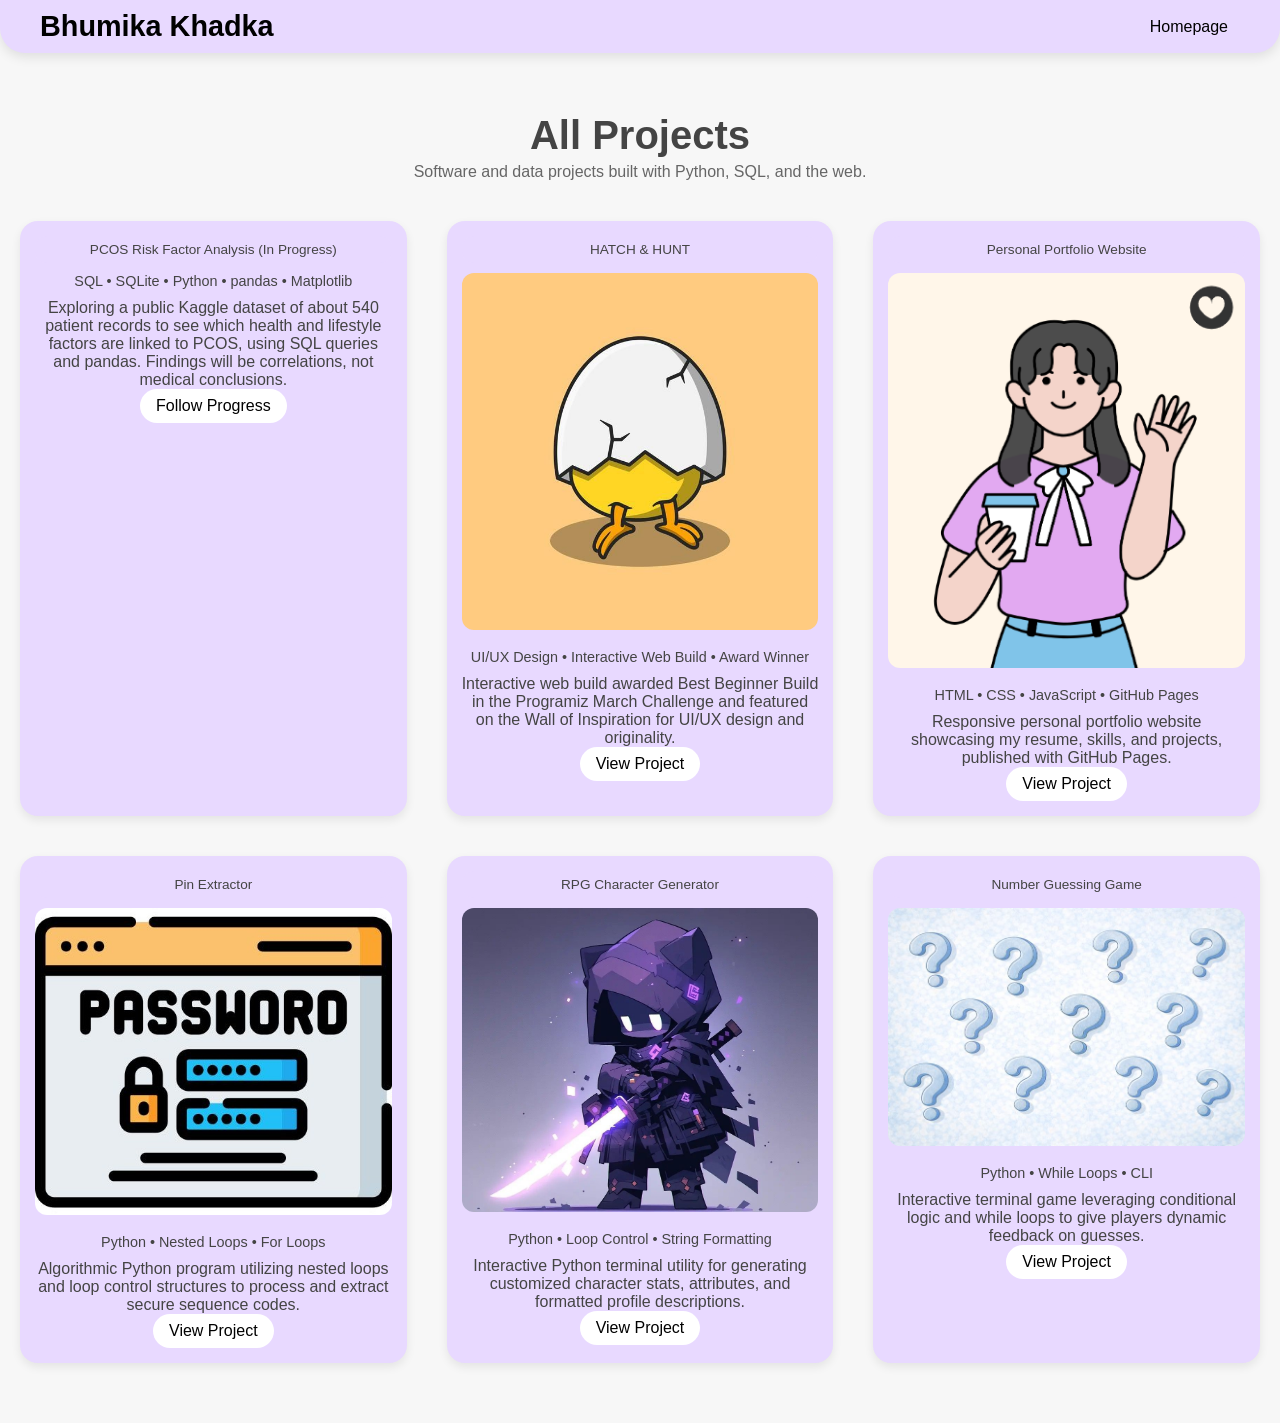
==== commit 41713575: "Add files via upload" ====
--- a/projects.html
+++ b/projects.html
@@ -1,125 +1,99 @@
-<!DOCTYPE html>
-<html lang="en">
-<head>
-    <meta charset="UTF-8">
-    <meta name="viewport" content="width=device-width, initial-scale=1.0">
-    <title>Bhumika Khadka | All Projects</title>
-    <link rel="stylesheet" href="style1.css">
-</head>
-<body>
-
-    <!-- NAVIGATION BAR -->
-    <nav class="navbar">
-        <div class="nav-logo">Bhumika Khadka</div>
-        <ul class="nav-links">
-            <li><a href="index.html">Homepage</a></li>
-        </ul>
-    </nav>
-
-    <section id="projects" class="projects-section">
-        <h2 class="section-title">All Projects</h2>
-        <p class="section-subtitle">
-            Building full-stack applications, machine learning models, geospatial tools, and Python projects to strengthen my software engineering skills.
-        </p>
-
-        <div class="projects-grid">
-
-            <!-- FEATURED PROJECT 1: CUSTOMER CHURN PREDICTOR -->
-            <div class="project-card featured-card">
-                <div class="project-day">Customer Churn Predictor</div>
-                <img src="churn.jpg" alt="Customer Churn Predictor" class="project-img">
-                <p class="project-tech">React • Vite • FastAPI • Python • JavaScript • Git</p>
-                <p class="project-desc">Full-stack web app featuring a Python FastAPI backend, scikit-learn machine learning model, and React frontend to predict customer retention with fast asynchronous requests and security rules.</p>
-                <a href="https://github.com/bhumika2004-cloud" target="_blank" class="project-btn">
-                    View Project
-                </a>
-            </div>
-
-            <!-- FEATURED PROJECT 2: SPATIAL TRAVEL JOURNAL -->
-            <div class="project-card featured-card">
-                <div class="project-day">Bhumika's Travel Journal</div>
-                <img src="travel_map.jpg" alt="Spatial Travel Journal Map" class="project-img">
-                <p class="project-tech">Python • FastAPI • SQLite • Leaflet.js • GeoJSON • Pillow • HTML/CSS</p>
-                <p class="project-desc">Personal travel map that extracts location/timestamp metadata from uploaded photos using Pillow EXIF, pinning locations to an interactive US map with state overlays and a searchable timeline.</p>
-                <a href="https://github.com/bhumika2004-cloud/bhumikas-travel-journal" target="_blank" class="project-btn">
-                    View Project
-                </a>
-            </div>
-
-            <!-- PROJECT 3: AI-POWERED GRAMMAR ASSISTANT -->
-            <div class="project-card">
-                <div class="project-day">AI-Powered Grammar Assistant</div>
-                <img src="grammar.jpg" alt="Grammar Checker" class="project-img">
-                <p class="project-tech">Python • OpenAI API • Prompt Engineering • CLI</p>
-                <p class="project-desc">Python CLI app providing real-time grammar corrections using the OpenAI API, controlled via system roles, negative constraints, and precise temperature configuration.</p>
-                <a href="https://programiz.pro/ide/python/QI20S5GK01?type=practice-project" target="_blank" class="project-btn">
-                    View Project
-                </a>
-            </div>
-
-            <!-- PROJECT 4: HATCH & HUNT -->
-            <div class="project-card">
-                <div class="project-day">HATCH & HUNT</div>
-                <img src="hatch.jpg" alt="Hatch and Hunt" class="project-img">
-                <p class="project-tech">UI/UX Design • Interactive Web Build • Award Winner</p>
-                <p class="project-desc">Interactive web build awarded Best Beginner Build in the Programiz March Challenge and featured on the Wall of Inspiration for UI/UX design and originality.</p>
-                <a href="https://github.com/bhumika2004-cloud" target="_blank" class="project-btn">
-                    View Project
-                </a>
-            </div>
-
-            <!-- PROJECT 5: PERSONAL PORTFOLIO WEBSITE -->
-            <div class="project-card">
-                <div class="project-day">Personal Portfolio Website</div>
-                <img src="p.png" alt="Personal Portfolio" class="project-img">
-                <p class="project-tech">HTML • CSS • JavaScript</p>
-                <p class="project-desc">Responsive personal portfolio website showcasing professional experience, resume, tech stack, and software engineering projects.</p>
-                <a href="https://bhumika2004-cloud.github.io/Bhumika-portfolio/" target="_blank" class="project-btn">
-                    View Project
-                </a>
-            </div>
-
-            <!-- PROJECT 6: PIN EXTRACTOR -->
-            <div class="project-card">
-                <div class="project-day">Pin Extractor</div>
-                <img src="pin.jpg" alt="Pin Extractor" class="project-img">
-                <p class="project-tech">Python • Nested Loops • For Loops</p>
-                <p class="project-desc">Algorithmic Python program utilizing nested loops and loop control structures to process and extract secure sequence codes.</p>
-                <a href="https://github.com/bhumika2004-cloud/Learning-Python/blob/main/projects/pinextractor/pin.py" target="_blank" class="project-btn">
-                    View Project
-                </a>
-            </div>
-
-            <!-- PROJECT 7: RPG CHARACTER GENERATOR -->
-            <div class="project-card">
-                <div class="project-day">RPG Character Generator</div>
-                <img src="rp.jpg" alt="RPG Character Generator" class="project-img">
-                <p class="project-tech">Python • Loop Control • String Formatting</p>
-                <p class="project-desc">Interactive Python terminal utility for generating customized character stats, attributes, and formatted profile descriptions.</p>
-                <a href="https://programiz.pro/ide/python/R3R88YMA54?utm_medium=playground&utm_source=python-shared-project-link" target="_blank" class="project-btn">
-                    View Project
-                </a>
-            </div>
-
-            <!-- PROJECT 8: NUMBER GUESSING GAME -->
-            <div class="project-card">
-                <div class="project-day">Number Guessing Game</div>
-                <img src="guess.jpg" alt="Number Guessing Game" class="project-img">
-                <p class="project-tech">Python • While Loops • CLI</p>
-                <p class="project-desc">Interactive terminal game leveraging conditional logic and while loops to give players dynamic feedback on guesses.</p>
-                <a href="https://programiz.pro/ide/python/NL23Q5XMFE?type=practice-project" target="_blank" class="project-btn">
-                    View Project
-                </a>
-            </div>
-
-        </div>
-    </section>
-
-</body>
-</html>
-
-
-
-
-
-
+<!DOCTYPE html>
+<html lang="en">
+<head>
+<meta charset="UTF-8">
+<meta name="viewport" content="width=device-width, initial-scale=1.0">
+<title>Bhumika Khadka | All Projects</title>
+<link rel="stylesheet" href="style1.css">
+</head>
+<body>
+
+<!-- NAVIGATION BAR -->
+<nav class="navbar">
+<div class="nav-logo">Bhumika Khadka</div>
+<ul class="nav-links">
+<li><a href="index.html">Homepage</a></li>
+</ul>
+</nav>
+
+<section id="projects" class="projects-section">
+
+<h2 class="section-title">All Projects</h2>
+
+<p class="section-subtitle">
+Software and data projects built with Python, SQL, and the web.
+</p>
+
+<div class="projects-grid">
+
+<!-- PROJECT 1: PCOS RISK FACTOR ANALYSIS (IN PROGRESS) -->
+<div class="project-card featured-card">
+<div class="project-day">PCOS Risk Factor Analysis (In Progress)</div>
+<p class="project-tech">SQL • SQLite • Python • pandas • Matplotlib</p>
+<p class="project-desc">Exploring a public Kaggle dataset of about 540 patient records to see which health and lifestyle factors are linked to PCOS, using SQL queries and pandas. Findings will be correlations, not medical conclusions.</p>
+<a href="https://github.com/bhumika2004-cloud" target="_blank" class="project-btn">
+Follow Progress
+</a>
+</div>
+
+<!-- PROJECT 2: HATCH & HUNT -->
+<div class="project-card featured-card">
+<div class="project-day">HATCH & HUNT</div>
+<img src="hatch.jpg" alt="Hatch and Hunt" class="project-img">
+<p class="project-tech">UI/UX Design • Interactive Web Build • Award Winner</p>
+<p class="project-desc">Interactive web build awarded Best Beginner Build in the Programiz March Challenge and featured on the Wall of Inspiration for UI/UX design and originality.</p>
+<a href="https://github.com/bhumika2004-cloud" target="_blank" class="project-btn">
+View Project
+</a>
+</div>
+
+<!-- PROJECT 3: PERSONAL PORTFOLIO WEBSITE -->
+<div class="project-card">
+<div class="project-day">Personal Portfolio Website</div>
+<img src="p.png" alt="Personal Portfolio" class="project-img">
+<p class="project-tech">HTML • CSS • JavaScript • GitHub Pages</p>
+<p class="project-desc">Responsive personal portfolio website showcasing my resume, skills, and projects, published with GitHub Pages.</p>
+<a href="https://bhumika2004-cloud.github.io/Bhumika-portfolio/" target="_blank" class="project-btn">
+View Project
+</a>
+</div>
+
+<!-- PROJECT 4: PIN EXTRACTOR -->
+<div class="project-card">
+<div class="project-day">Pin Extractor</div>
+<img src="pin.jpg" alt="Pin Extractor" class="project-img">
+<p class="project-tech">Python • Nested Loops • For Loops</p>
+<p class="project-desc">Algorithmic Python program utilizing nested loops and loop control structures to process and extract secure sequence codes.</p>
+<a href="https://github.com/bhumika2004-cloud/Learning-Python/blob/main/projects/pinextractor/pin.py" target="_blank" class="project-btn">
+View Project
+</a>
+</div>
+
+<!-- PROJECT 5: RPG CHARACTER GENERATOR -->
+<div class="project-card">
+<div class="project-day">RPG Character Generator</div>
+<img src="rp.jpg" alt="RPG Character Generator" class="project-img">
+<p class="project-tech">Python • Loop Control • String Formatting</p>
+<p class="project-desc">Interactive Python terminal utility for generating customized character stats, attributes, and formatted profile descriptions.</p>
+<a href="https://programiz.pro/ide/python/R3R88YMA54?utm_medium=playground&utm_source=python-shared-project-link" target="_blank" class="project-btn">
+View Project
+</a>
+</div>
+
+<!-- PROJECT 6: NUMBER GUESSING GAME -->
+<div class="project-card">
+<div class="project-day">Number Guessing Game</div>
+<img src="guess.jpg" alt="Number Guessing Game" class="project-img">
+<p class="project-tech">Python • While Loops • CLI</p>
+<p class="project-desc">Interactive terminal game leveraging conditional logic and while loops to give players dynamic feedback on guesses.</p>
+<a href="https://programiz.pro/ide/python/NL23Q5XMFE?type=practice-project" target="_blank" class="project-btn">
+View Project
+</a>
+</div>
+
+</div>
+
+</section>
+
+</body>
+</html>
